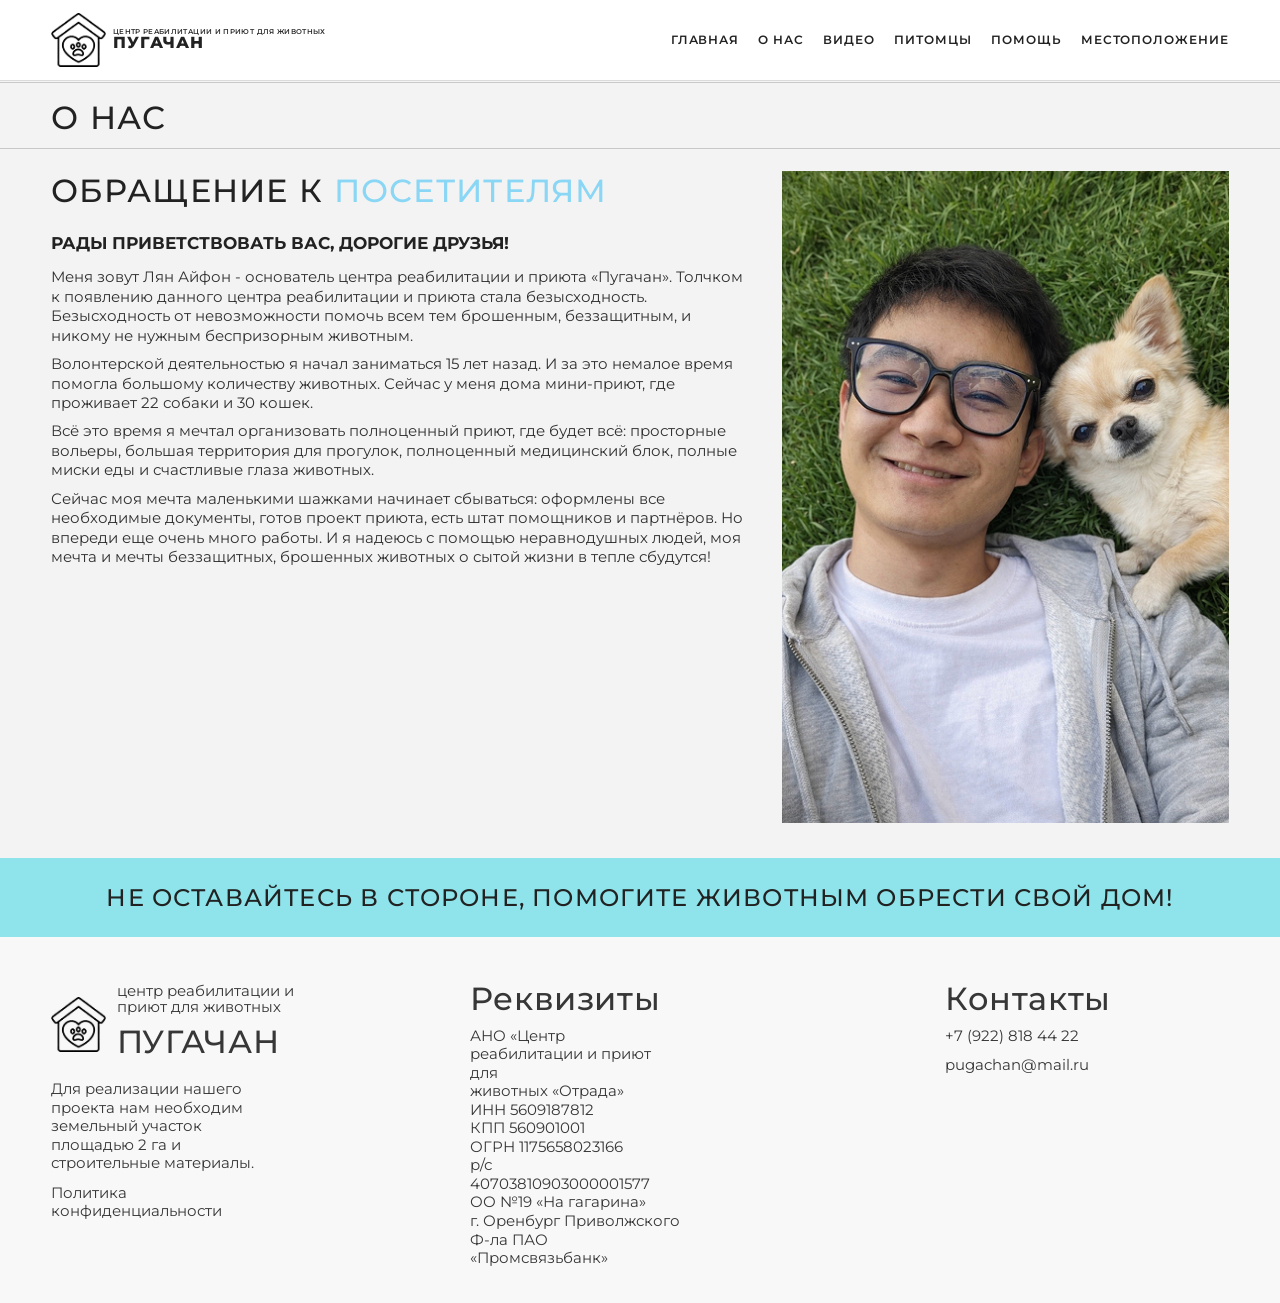
==== Аделина курсач/about.html @ 0d5b47f2 "Add files via upload" ====
<!doctype html>
<html lang="ru">
<head>
  <meta charset="UTF-8">
  <meta name="viewport" content="width=device-width, initial-scale=1.0">
  <title>О нас — Пугачан</title>
  <link rel="preconnect" href="https://fonts.googleapis.com">
  <link rel="preconnect" href="https://fonts.gstatic.com" crossorigin>
  <link href="https://fonts.googleapis.com/css2?family=Montserrat:wght@400;500;600;700;800&display=swap" rel="stylesheet">
  <link rel="stylesheet" href="./styles.css">
</head>
<body class="page-with-header">
  <header class="header header--static" id="header">
    <div class="container header__inner">
      <a href="./index.html#hero" class="logo">
        <img src="./img/logotip.png" alt="Логотип Пугачан">
        <span class="logo__text">
          <span>центр реабилитации и приют для животных</span>
          <span>ПУГАЧАН</span>
        </span>
      </a>
      <nav class="nav" aria-label="Основная навигация">
        <a href="./index.html#hero">ГЛАВНАЯ</a>
        <a href="./about.html">О НАС</a>
        <a href="./video.html">ВИДЕО</a>
        <a href="./pets.html">ПИТОМЦЫ</a>
        <a href="./help.html">ПОМОЩЬ</a>
        <a href="./location.html">МЕСТОПОЛОЖЕНИЕ</a>
      </nav>
    </div>
  </header>

  <main>
    <section class="about" id="about">
      <div class="about__title-bar">
        <div class="container">
          <h2>О НАС</h2>
        </div>
      </div>
      <div class="container about__content">
        <div class="about__text">
          <h3>ОБРАЩЕНИЕ К <span>ПОСЕТИТЕЛЯМ</span></h3>
          <h4>РАДЫ ПРИВЕТСТВОВАТЬ ВАС, ДОРОГИЕ ДРУЗЬЯ!</h4>
          <p>
            Меня зовут Лян Айфон - основатель центра реабилитации и приюта «Пугачан».
            Толчком к появлению данного центра реабилитации и приюта стала безысходность.
            Безысходность от невозможности помочь всем тем брошенным, беззащитным, и никому
            не нужным беспризорным животным.
          </p>
          <p>
            Волонтерской деятельностью я начал заниматься 15 лет назад. И за это немалое время
            помогла большому количеству животных. Сейчас у меня дома мини-приют, где проживает
            22 собаки и 30 кошек.
          </p>
          <p>
            Всё это время я мечтал организовать полноценный приют, где будет всё: просторные
            вольеры, большая территория для прогулок, полноценный медицинский блок, полные
            миски еды и счастливые глаза животных.
          </p>
          <p>
            Сейчас моя мечта маленькими шажками начинает сбываться: оформлены все необходимые
            документы, готов проект приюта, есть штат помощников и партнёров. Но впереди еще
            очень много работы. И я надеюсь с помощью неравнодушных людей, моя мечта и мечты
            беззащитных, брошенных животных о сытой жизни в тепле сбудутся!
          </p>
        </div>
        <div class="about__image">
          <img src="./img/foto_o_nas.png" alt="Основатель приюта с собакой">
        </div>
      </div>
    </section>

    <section class="about-cta" aria-label="Призыв к действию">
      <p>НЕ ОСТАВАЙТЕСЬ В СТОРОНЕ, ПОМОГИТЕ ЖИВОТНЫМ ОБРЕСТИ СВОЙ ДОМ!</p>
    </section>
  </main>

  <footer class="contacts" id="contacts">
    <div class="container contacts__grid">
      <div class="contacts__col contacts__col--brand">
        <div class="contacts__brand-wrap">
          <img src="./img/logotip.png" alt="Логотип Пугачан">
          <div>
            <p class="contacts__brand-sub">центр реабилитации и<br>приют для животных</p>
            <p class="contacts__brand">ПУГАЧАН</p>
          </div>
        </div>
        <p>
          Для реализации нашего<br>
          проекта нам необходим<br>
          земельный участок<br>
          площадью 2 га и<br>
          строительные материалы.
        </p>
        <p>Политика<br>конфиденциальности</p>
      </div>
      <div class="contacts__col">
        <p class="contacts__title">Реквизиты</p>
        <p>
          АНО «Центр<br>
          реабилитации и приют<br>
          для<br>
          животных «Отрада»<br>
          ИНН 5609187812<br>
          КПП 560901001<br>
          ОГРН 1175658023166<br>
          р/с<br>
          40703810903000001577<br>
          ОО №19 «На гагарина»<br>
          г. Оренбург Приволжского<br>
          Ф-ла ПАО<br>
          «Промсвязьбанк»
        </p>
      </div>
      <div class="contacts__col contacts__col--contact">
        <p class="contacts__title">Контакты</p>
        <p class="contacts__line">+7 (922) 818 44 22</p>
        <p class="contacts__line">pugachan@mail.ru</p>
      </div>
    </div>
  </footer>

  <script src="./script.js" defer></script>
</body>
</html>
---- Аделина курсач/styles.css ----
:root {
  --text: #222;
  --white: #fff;
  --accent: #41b9c2;
  --light-bg: #f8f8f8;
}

*,
*::before,
*::after {
  box-sizing: border-box;
}

body {
  margin: 0;
  font-family: "Montserrat", Arial, sans-serif;
  color: var(--text);
  background: #fff;
}

.page-with-header {
  padding-top: 5.1rem;
}

a {
  color: inherit;
  text-decoration: none;
}

h1, h2, h3, p {
  margin: 0;
}

.container {
  width: min(78rem, 92%);
  margin: 0 auto;
}

.header {
  position: fixed;
  inset: 0 0 auto 0;
  z-index: 20;
  padding: 0.8rem 0;
  color: #fff;
  transition: background-color 0.25s ease, color 0.25s ease;
}

.header.is-scrolled {
  background: rgba(255, 255, 255, 0.95);
  color: #222;
  box-shadow: 0 0.4rem 1rem rgba(0, 0, 0, 0.1);
}

.header.header--static {
  background: rgba(255, 255, 255, 0.96);
  color: #222;
  box-shadow: 0 0.08rem 0 rgba(0, 0, 0, 0.14);
}

.header__inner {
  display: flex;
  justify-content: space-between;
  align-items: center;
  gap: 1rem;
}

.logo {
  display: inline-flex;
  align-items: center;
  gap: 0.45rem;
}

.logo img {
  display: block;
  width: 3.4rem;
  height: auto;
}

.logo__text {
  display: flex;
  flex-direction: column;
  line-height: 1.05;
  color: inherit;
}

.logo__text span:first-child {
  font-size: 0.45rem;
  font-weight: 600;
  text-transform: uppercase;
  letter-spacing: 0.05em;
  opacity: 0.95;
}

.logo__text span:last-child {
  font-size: 1rem;
  font-weight: 800;
  letter-spacing: 0.08em;
}

.nav {
  display: flex;
  gap: 1.2rem;
  font-size: 0.73rem;
  font-weight: 600;
  letter-spacing: 0.08em;
}

.hero {
  position: relative;
  min-height: 46rem;
  overflow: hidden;
  display: flex;
  align-items: center;
}

.hero__media {
  position: absolute;
  inset: 0;
  background: url("./img/63e6f84660a90f866fd137dfab52ce5c.jpg") center / cover no-repeat;
  transform: scale(1.07);
  will-change: transform;
}

.hero__overlay {
  position: absolute;
  inset: 0;
  background: rgba(0, 0, 0, 0.25);
}

.hero__content {
  position: relative;
  z-index: 2;
  color: #fff;
  padding-top: 6rem;
}

.hero__content p {
  font-size: 0.95rem;
  margin-bottom: 0.5rem;
}

.hero__content h1 {
  font-size: clamp(1.35rem, 1.5vw + 0.8rem, 2rem);
  line-height: 1.13;
  max-width: 42rem;
  font-weight: 800;
  text-transform: uppercase;
}

.section {
  padding: 2.8rem 0;
}

.priorities {
  background: #f3f3f3;
  text-align: center;
  padding: 2.3rem 0 2.8rem;
}

.priorities h2 {
  font-size: clamp(2rem, 2vw + 1rem, 2.75rem);
  font-weight: 500;
  letter-spacing: 0.04em;
  margin-bottom: 2.8rem;
}

.priorities h2 span {
  color: var(--accent);
}

.priorities__grid {
  display: grid;
  grid-template-columns: repeat(3, minmax(0, 1fr));
  gap: 2.2rem;
}

.priority__icon {
  width: 5.75rem;
  height: 5.75rem;
  margin: 0 auto 1.15rem;
  display: grid;
  place-items: center;
}

.priority__icon img {
  width: 100%;
  height: 100%;
  object-fit: contain;
}

.priority h3 {
  font-size: 2rem;
  font-size: clamp(1.45rem, 1vw + 0.8rem, 2.1rem);
  font-weight: 500;
  letter-spacing: 0.03em;
  margin-bottom: 0.95rem;
  position: relative;
  padding-bottom: 0.95rem;
}

.priority h3::after {
  content: "";
  position: absolute;
  left: 50%;
  bottom: 0;
  width: 4.6rem;
  height: 0.09rem;
  background: #8f8f8f;
  transform: translateX(-50%);
}

.priority p {
  font-size: clamp(0.95rem, 0.35vw + 0.65rem, 1.15rem);
  color: #666;
  line-height: 1.35;
}

.help {
  min-height: 26rem;
  display: grid;
  grid-template-columns: 0.95fr 2.35fr;
}

.help__left {
  background: url("./img/pervaya_chast_golubogo.png") center / cover no-repeat;
  display: grid;
  place-items: center;
}

.help__right {
  position: relative;
  background: url("./img/fon_dlya_parallaxa_prioritetov.png") center / cover no-repeat;
}

.help__overlay {
  position: absolute;
  inset: 0;
  background: rgba(90, 102, 115, 0.58);
}

.help__grid {
  position: relative;
  z-index: 2;
  color: #fff;
  display: grid;
  grid-template-columns: repeat(2, minmax(0, 1fr));
  gap: 1.8rem 2.2rem;
  padding: 2.2rem 2.4rem;
}

.help__grid h3 {
  font-size: 1.95rem;
  font-size: clamp(1.15rem, 0.35vw + 0.85rem, 1.5rem);
  font-weight: 500;
  letter-spacing: 0.04em;
  margin-bottom: 0.35rem;
}

.help__grid p {
  font-size: 1.2rem;
  font-size: clamp(0.82rem, 0.2vw + 0.68rem, 0.96rem);
  line-height: 1.15;
  opacity: 0.93;
}

.help__logo {
  width: min(17rem, 78%);
}

.help__logo img {
  width: 100%;
  height: auto;
}

.help__grid article img {
  width: 1.75rem;
  height: 1.75rem;
  object-fit: contain;
  margin-bottom: 0.5rem;
  filter: brightness(0) invert(1);
}

.help__grid article {
  max-width: 18rem;
}

.partners {
  background: #f3f3f3;
}

.partners__layout {
  display: grid;
  grid-template-columns: 1.15fr 2fr;
  gap: 2.2rem;
  align-items: start;
}

.partners__intro h2 {
  font-size: clamp(2rem, 1.4vw + 1rem, 2.8rem);
  font-weight: 500;
  letter-spacing: 0.04em;
  margin-bottom: 0.75rem;
}

.partners__intro h2 span {
  color: #89d6f5;
}

.partners__intro p {
  color: #464646;
  font-size: clamp(1.1rem, 0.35vw + 0.8rem, 1.45rem);
  line-height: 1.15;
}

.partners__intro p:nth-child(2) {
  margin-bottom: 0.75rem;
  padding-bottom: 0.8rem;
  border-bottom: 0.09rem solid #8d8d8d;
  width: min(20rem, 100%);
}

.partners__logos {
  display: grid;
  grid-template-columns: repeat(3, minmax(0, 1fr));
  gap: 1.1rem;
}

.partner {
  min-height: 10rem;
  display: flex;
  flex-direction: column;
  align-items: center;
  justify-content: flex-start;
  text-align: center;
  padding: 0.5rem;
}

.partner img {
  max-width: 100%;
  max-height: 5.2rem;
  object-fit: contain;
}

.partner p {
  margin-top: 0.95rem;
  font-size: clamp(1.25rem, 0.3vw + 1rem, 1.7rem);
  letter-spacing: 0.04em;
}

.mission {
  position: relative;
  color: #fff;
  overflow: hidden;
  min-height: 32rem;
  display: flex;
  align-items: center;
  padding: 3.4rem 0;
}

.mission__bg {
  position: absolute;
  inset: -8%;
  background: linear-gradient(rgba(61, 169, 177, 0.83), rgba(61, 169, 177, 0.86)), url("./img/fon_dlya_parallaxa_sobaka.png") center / cover no-repeat;
  will-change: transform;
}

.mission__content {
  position: relative;
  z-index: 2;
  text-align: center;
  max-width: 55rem;
}

.mission__content h2 {
  font-size: 1.9rem;
  margin-bottom: 1rem;
}

.mission__content p {
  font-size: 0.98rem;
  line-height: 1.43;
}

.mission__content p + p {
  margin-top: 1rem;
}

.about {
  background: #f3f3f3;
  padding-bottom: 2.2rem;
}

.about__title-bar {
  border-top: 0.08rem solid #c8c8c8;
  border-bottom: 0.08rem solid #c8c8c8;
  padding: 0.95rem 0 0.7rem;
  margin-bottom: 1.4rem;
}

.about__title-bar h2 {
  font-size: clamp(2rem, 1vw + 1.2rem, 2.65rem);
  font-weight: 500;
  letter-spacing: 0.04em;
}

.about__content {
  display: grid;
  grid-template-columns: 1.55fr 1fr;
  gap: 2.4rem;
  align-items: start;
}

.about__text h3 {
  font-size: clamp(2rem, 1vw + 1.2rem, 2.7rem);
  font-weight: 500;
  letter-spacing: 0.04em;
  margin-bottom: 0.85rem;
}

.about__text h3 span {
  color: #89d6f5;
}

.about__text h4 {
  font-size: clamp(1.05rem, 0.2vw + 0.9rem, 1.25rem);
  font-weight: 700;
  margin-bottom: 0.9rem;
}

.about__text p {
  font-size: clamp(0.94rem, 0.14vw + 0.84rem, 1.06rem);
  line-height: 1.28;
  color: #313131;
}

.about__text p + p {
  margin-top: 0.55rem;
}

.about__image img {
  width: 100%;
  height: auto;
  display: block;
}

.about-cta {
  background: #8ee4ea;
  text-align: center;
  padding: 1.55rem 0;
}

.about-cta p {
  margin: 0;
  font-size: clamp(1.45rem, 0.6vw + 1rem, 2rem);
  letter-spacing: 0.05em;
  font-weight: 500;
}

.video-page {
  background: #f3f3f3;
  min-height: 45rem;
}

.video-page__title-bar {
  border-top: 0.08rem solid #c8c8c8;
  border-bottom: 0.08rem solid #c8c8c8;
  padding: 0.95rem 0 0.7rem;
}

.video-page__title-bar h1 {
  margin: 0;
  font-size: clamp(2rem, 1vw + 1.2rem, 2.65rem);
  font-weight: 500;
  letter-spacing: 0.04em;
}

.video-page__content {
  text-align: center;
  padding: 1.6rem 0 2.7rem;
}

.video-page__content h2 {
  font-size: clamp(2rem, 1vw + 1.2rem, 2.7rem);
  font-weight: 500;
  letter-spacing: 0.06em;
  margin-bottom: 1.6rem;
}

.video-page__content h2 span {
  color: #89d6f5;
}

.video-page__frame {
  width: min(27rem, 100%);
  margin: 0 auto;
}

.video-page__frame img,
.video-page__frame video {
  width: 100%;
  height: auto;
  display: block;
}

.pets-page {
  background: #f3f3f3;
}

.pets-page__title-bar {
  border-top: 0.08rem solid #c8c8c8;
  border-bottom: 0.08rem solid #c8c8c8;
  padding: 0.95rem 0 0.7rem;
}

.pets-page__title-bar h1 {
  margin: 0;
  font-size: clamp(2rem, 1vw + 1.2rem, 2.65rem);
  font-weight: 500;
  letter-spacing: 0.04em;
}

.pets-page__content {
  text-align: center;
  padding: 1rem 0 1.4rem;
}

.pets-page__content h2 {
  font-size: clamp(2rem, 1vw + 1.2rem, 2.7rem);
  font-weight: 500;
  letter-spacing: 0.04em;
  margin-bottom: 0.35rem;
}

.pets-page__content h2 span {
  color: #89d6f5;
}

.pets-page__filters {
  display: flex;
  justify-content: center;
  gap: 1rem;
  font-size: 1.7rem;
  font-size: clamp(1.1rem, 0.2vw + 0.95rem, 1.25rem);
  font-weight: 700;
  margin-bottom: 1.35rem;
}

.pets-page__grid {
  display: grid;
  grid-template-columns: repeat(3, minmax(0, 1fr));
  gap: 1.2rem 1.8rem;
}

.pet-item img {
  width: 100%;
  aspect-ratio: 1.58 / 1;
  object-fit: cover;
  display: block;
}

.pet-item h3 {
  margin-top: 0.15rem;
  font-size: 1.8rem;
  font-size: clamp(1.2rem, 0.2vw + 1rem, 1.35rem);
  font-weight: 500;
  letter-spacing: 0.03em;
}

.pet-item p {
  margin-top: -0.15rem;
  font-size: 1.35rem;
  font-size: clamp(0.95rem, 0.12vw + 0.85rem, 1.08rem);
  color: #7a7a7a;
  letter-spacing: 0.03em;
}

.help-page {
  background: #f3f3f3;
}

.help-page__title-bar {
  border-top: 0.08rem solid #c8c8c8;
  border-bottom: 0.08rem solid #c8c8c8;
  padding: 0.95rem 0 0.7rem;
}

.help-page__title-bar h1 {
  margin: 0;
  font-size: clamp(2rem, 1vw + 1.2rem, 2.65rem);
  font-weight: 500;
  letter-spacing: 0.04em;
}

.help-page__content {
  padding: 2rem 0 1.2rem;
}

.help-page__content > h2 {
  font-size: clamp(1.35rem, 0.7vw + 0.9rem, 2.1rem);
  font-weight: 500;
  letter-spacing: 0.03em;
  margin-bottom: 0.95rem;
}

.help-page__content > h2 span,
.help-page__care h3 span {
  color: #89d6f5;
}

.help-page__card-line {
  display: flex;
  align-items: center;
  gap: 0.4rem;
  margin: -0.3rem 0 1.4rem;
  font-size: clamp(0.86rem, 0.1vw + 0.8rem, 0.96rem);
  line-height: 1.2;
}

.help-page__small-icon {
  width: 1.4rem;
  height: 1.4rem;
  object-fit: contain;
  display: inline-block;
  flex-shrink: 0;
}

.help-page__boxes {
  list-style: square;
  margin: 0 0 1.6rem 1rem;
  padding: 0;
}

.help-page__boxes li {
  font-size: clamp(0.84rem, 0.1vw + 0.78rem, 0.94rem);
  line-height: 1.18;
}

.help-page__care {
  margin-top: 2.1rem;
}

.help-page__care h3 {
  font-size: clamp(1.35rem, 0.7vw + 0.9rem, 2rem);
  font-weight: 500;
  letter-spacing: 0.03em;
  margin-bottom: 0.75rem;
}

.help-page__care-grid {
  display: grid;
  grid-template-columns: 1.85fr 1fr;
  gap: 1.2rem;
  align-items: start;
}

.help-page__text p {
  font-size: clamp(0.88rem, 0.12vw + 0.82rem, 1rem);
  line-height: 1.2;
  margin-bottom: 0.45rem;
}

.help-page__text ol {
  margin: 0.35rem 0 0.7rem 1.1rem;
  padding: 0;
}

.help-page__text li {
  font-size: clamp(0.88rem, 0.12vw + 0.82rem, 1rem);
  line-height: 1.2;
  margin-bottom: 0.18rem;
}

.help-page__notice-title {
  font-weight: 700;
}

.location-page {
  background: #f3f3f3;
  min-height: 43rem;
}

.location-page__title-bar {
  border-top: 0.08rem solid #c8c8c8;
  border-bottom: 0.08rem solid #c8c8c8;
  padding: 0.95rem 0 0.7rem;
}

.location-page__title-bar h1 {
  margin: 0;
  font-size: clamp(2rem, 1vw + 1.2rem, 2.65rem);
  font-weight: 500;
  letter-spacing: 0.04em;
}

.location-page__content {
  text-align: center;
  padding: 1.55rem 0 2.6rem;
}

.location-page__content h2 {
  margin: 0 0 2.4rem;
  font-size: clamp(2rem, 1vw + 1.2rem, 2.7rem);
  font-weight: 500;
  letter-spacing: 0.05em;
}

.location-page__content h2 span {
  color: #89d6f5;
}

.location-page__map {
  width: min(74rem, 94%);
  height: 18.2rem;
  margin: 0 auto;
  background: #cdcdcf;
  display: grid;
  place-items: center;
}

.location-page__map p {
  margin: 0;
  font-size: clamp(1.8rem, 0.6vw + 1.35rem, 2.6rem);
  letter-spacing: 0.04em;
}

.help-page__care-image img {
  width: 100%;
  max-width: 15.5rem;
  display: block;
  margin-left: auto;
}

.donate-form {
  width: min(34rem, 100%);
  margin: 1.7rem auto 0;
  text-align: center;
}

.donate-form h4 {
  margin: 0 0 0.95rem;
  font-size: clamp(1.2rem, 0.4vw + 0.95rem, 1.5rem);
  font-weight: 500;
  letter-spacing: 0.05em;
  color: #9adfe4;
}

.donate-form input {
  width: 100%;
  border: 0.09rem solid #d4d4d4;
  background: #f7f7f7;
  height: 3rem;
  padding: 0 1.1rem;
  margin-bottom: 0.85rem;
  font-family: inherit;
  font-size: 1rem;
  color: #444;
}

.donate-form input::placeholder {
  color: #9adfe4;
  letter-spacing: 0.03em;
}

.contacts {
  background: var(--light-bg);
  padding: 2.9rem 0 2.2rem;
}

.contacts__grid {
  display: grid;
  grid-template-columns: 1.35fr 1.55fr 1fr;
  gap: 2.2rem;
  align-items: start;
}

.contacts p {
  font-size: 0.95rem;
  line-height: 1.22;
  color: #373737;
}

.contacts__col p + p {
  margin-top: 0.7rem;
}

.contacts__brand-wrap {
  display: flex;
  align-items: center;
  gap: 0.7rem;
  margin-bottom: 0.9rem;
}

.contacts__brand-wrap img {
  width: 3.4rem;
  height: auto;
}

.contacts__brand-sub {
  font-size: 0.95rem !important;
  line-height: 1.05 !important;
  margin-bottom: 0.2rem;
}

.contacts__brand,
.contacts__title {
  font-weight: 500;
  margin-bottom: 0.45rem;
  font-size: 2rem !important;
  line-height: 1 !important;
  letter-spacing: 0.02em;
}

.contacts__col--contact .contacts__line {
  padding-left: 0;
}

.reveal-up {
  opacity: 0;
  transform: translateY(1.5rem);
  transition: transform 0.6s ease, opacity 0.6s ease;
}

.reveal-up.is-visible {
  opacity: 1;
  transform: translateY(0);
}

@media (max-width: 62rem) {
  .nav {
    display: none;
  }

  .partners__layout {
    grid-template-columns: 1fr;
  }

  .priorities__grid,
  .partners__logos {
    grid-template-columns: 1fr;
  }

  .help {
    grid-template-columns: 1fr;
  }

  .help__grid,
  .contacts__grid {
    grid-template-columns: 1fr;
  }

  .pets-page__grid {
    grid-template-columns: 1fr;
  }

  .help-page__care-grid {
    grid-template-columns: 1fr;
  }

  .help-page__care-image img {
    margin: 0 auto;
  }

  .location-page__map {
    width: 100%;
    height: 15rem;
  }

  .about__content {
    grid-template-columns: 1fr;
  }

  .contacts__title,
  .contacts__brand {
    font-size: 1.45rem !important;
  }

  .partner {
    min-height: auto;
  }
}
/* ========== СЕКЦИЯ ОТЗЫВОВ ========== */
.reviews-section {
  background: #f3f3f3;
  padding: 2.5rem 0;
}

.reviews-section__header {
  text-align: center;
  margin-bottom: 2rem;
}

.reviews-section__header h2 {
  font-size: clamp(2rem, 1vw + 1.2rem, 2.7rem);
  font-weight: 500;
  letter-spacing: 0.04em;
  margin-bottom: 0.5rem;
}

.reviews-section__header h2 span {
  color: #89d6f5;
}

.reviews-section__header p {
  font-size: 1rem;
  color: #666;
}

/* Форма отзыва */
.review-form-container {
  background: #fff;
  border-radius: 1rem;
  padding: 1.8rem;
  margin-bottom: 2.5rem;
  box-shadow: 0 0.2rem 0.8rem rgba(0, 0, 0, 0.08);
}

.review-form-container h3 {
  font-size: 1.4rem;
  font-weight: 600;
  margin-bottom: 1.2rem;
  color: #222;
  border-left: 0.25rem solid #41b9c2;
  padding-left: 0.8rem;
}

.review-form {
  display: flex;
  flex-direction: column;
  gap: 1rem;
}

.form-row {
  display: grid;
  grid-template-columns: 1fr 1fr;
  gap: 1rem;
}

.form-group {
  display: flex;
  flex-direction: column;
  gap: 0.4rem;
}

.form-group.full-width {
  grid-column: span 2;
}

.form-group label {
  font-size: 0.85rem;
  font-weight: 600;
  color: #444;
}

.form-group input,
.form-group select,
.form-group textarea {
  padding: 0.7rem 1rem;
  border: 0.09rem solid #ddd;
  border-radius: 0.5rem;
  font-family: "Montserrat", Arial, sans-serif;
  font-size: 0.9rem;
  transition: border-color 0.2s;
}

.form-group input:focus,
.form-group select:focus,
.form-group textarea:focus {
  outline: none;
  border-color: #41b9c2;
}

.image-preview {
  margin-top: 0.8rem;
  display: none;
}

.image-preview img {
  max-width: 120px;
  max-height: 120px;
  border-radius: 0.5rem;
  object-fit: cover;
}

.review-submit-btn {
  background: #41b9c2;
  color: #fff;
  border: none;
  padding: 0.9rem 1.5rem;
  font-size: 0.9rem;
  font-weight: 700;
  letter-spacing: 0.08em;
  border-radius: 2rem;
  cursor: pointer;
  transition: background 0.2s, transform 0.1s;
  margin-top: 0.5rem;
}

.review-submit-btn:hover {
  background: #359ea6;
}

.review-submit-btn:active {
  transform: scale(0.98);
}

/* Заголовок и фильтры отзывов */
.reviews-header {
  display: flex;
  justify-content: space-between;
  align-items: center;
  flex-wrap: wrap;
  gap: 1rem;
  margin-bottom: 1.5rem;
}

.reviews-header h3 {
  font-size: 1.3rem;
  font-weight: 600;
}

.reviews-filters {
  display: flex;
  gap: 0.8rem;
}

.filter-btn {
  background: transparent;
  border: 0.09rem solid #41b9c2;
  padding: 0.4rem 1.2rem;
  border-radius: 2rem;
  font-size: 0.8rem;
  font-weight: 600;
  cursor: pointer;
  transition: all 0.2s;
  color: #41b9c2;
}

.filter-btn.active,
.filter-btn:hover {
  background: #41b9c2;
  color: #fff;
}

/* Сетка карточек отзывов */
.reviews-grid {
  display: grid;
  grid-template-columns: repeat(3, 1fr);
  gap: 1.5rem;
}

/* Карточка отзыва */
.review-card {
  background: #fff;
  border-radius: 0.8rem;
  overflow: hidden;
  box-shadow: 0 0.2rem 0.6rem rgba(0, 0, 0, 0.08);
  transition: transform 0.2s, box-shadow 0.2s;
  position: relative;
}

.review-card:hover {
  transform: translateY(-0.2rem);
  box-shadow: 0 0.5rem 1.2rem rgba(0, 0, 0, 0.12);
}

.review-card__image {
  width: 100%;
  height: 160px;
  object-fit: cover;
}

.review-card__no-image {
  width: 100%;
  height: 160px;
  background: linear-gradient(135deg, #e0e0e0, #f0f0f0);
  display: flex;
  align-items: center;
  justify-content: center;
  font-size: 2.5rem;
  color: #aaa;
}

.review-card__content {
  padding: 1rem 1.2rem 1.2rem;
}

.review-card__pet {
  display: inline-block;
  background: #e8f7f8;
  color: #41b9c2;
  font-size: 0.7rem;
  font-weight: 700;
  padding: 0.2rem 0.7rem;
  border-radius: 1rem;
  margin-bottom: 0.6rem;
}

.review-card__text {
  font-size: 0.9rem;
  line-height: 1.4;
  color: #333;
  margin-bottom: 0.8rem;
  display: -webkit-box;
  -webkit-line-clamp: 3;
  -webkit-box-orient: vertical;
  overflow: hidden;
}

.review-card__author {
  font-size: 0.75rem;
  color: #888;
  border-top: 0.05rem solid #eee;
  padding-top: 0.6rem;
  margin-top: 0.4rem;
}

.review-card__delete {
  position: absolute;
  top: 0.5rem;
  right: 0.5rem;
  background: rgba(0, 0, 0, 0.6);
  color: #fff;
  border: none;
  width: 1.8rem;
  height: 1.8rem;
  border-radius: 50%;
  font-size: 1.2rem;
  cursor: pointer;
  display: flex;
  align-items: center;
  justify-content: center;
  transition: background 0.2s;
  opacity: 0;
}

.review-card:hover .review-card__delete {
  opacity: 1;
}

.review-card__delete:hover {
  background: #e74c3c;
}

/* Адаптив */
@media (max-width: 62rem) {
  .reviews-grid {
    grid-template-columns: 1fr;
  }
  
  .form-row {
    grid-template-columns: 1fr;
  }
  
  .form-group.full-width {
    grid-column: span 1;
  }
  
  .reviews-header {
    flex-direction: column;
    align-items: flex-start;
  }
}

/* Анимация появления */
.review-card {
  opacity: 0;
  transform: translateY(20px);
  animation: fadeInUp 0.4s ease forwards;
}

@keyframes fadeInUp {
  to {
    opacity: 1;
    transform: translateY(0);
  }
}
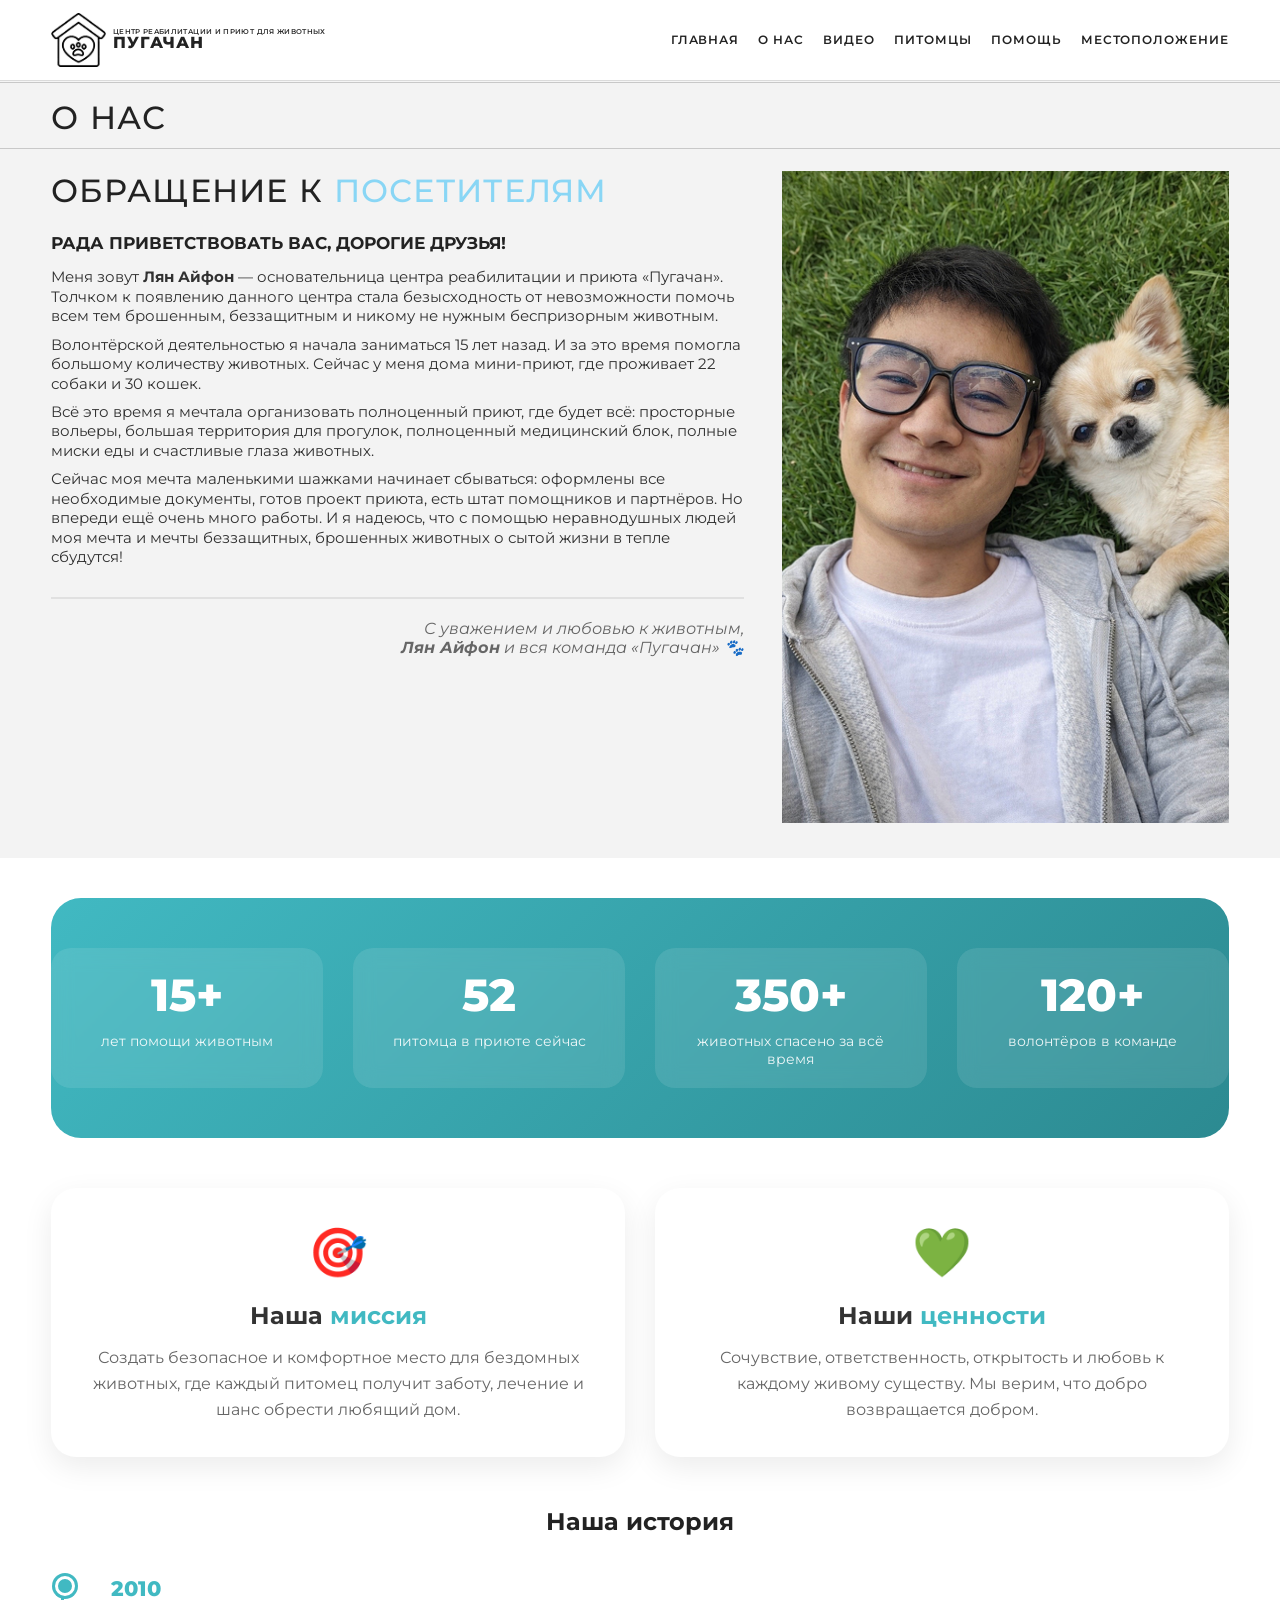
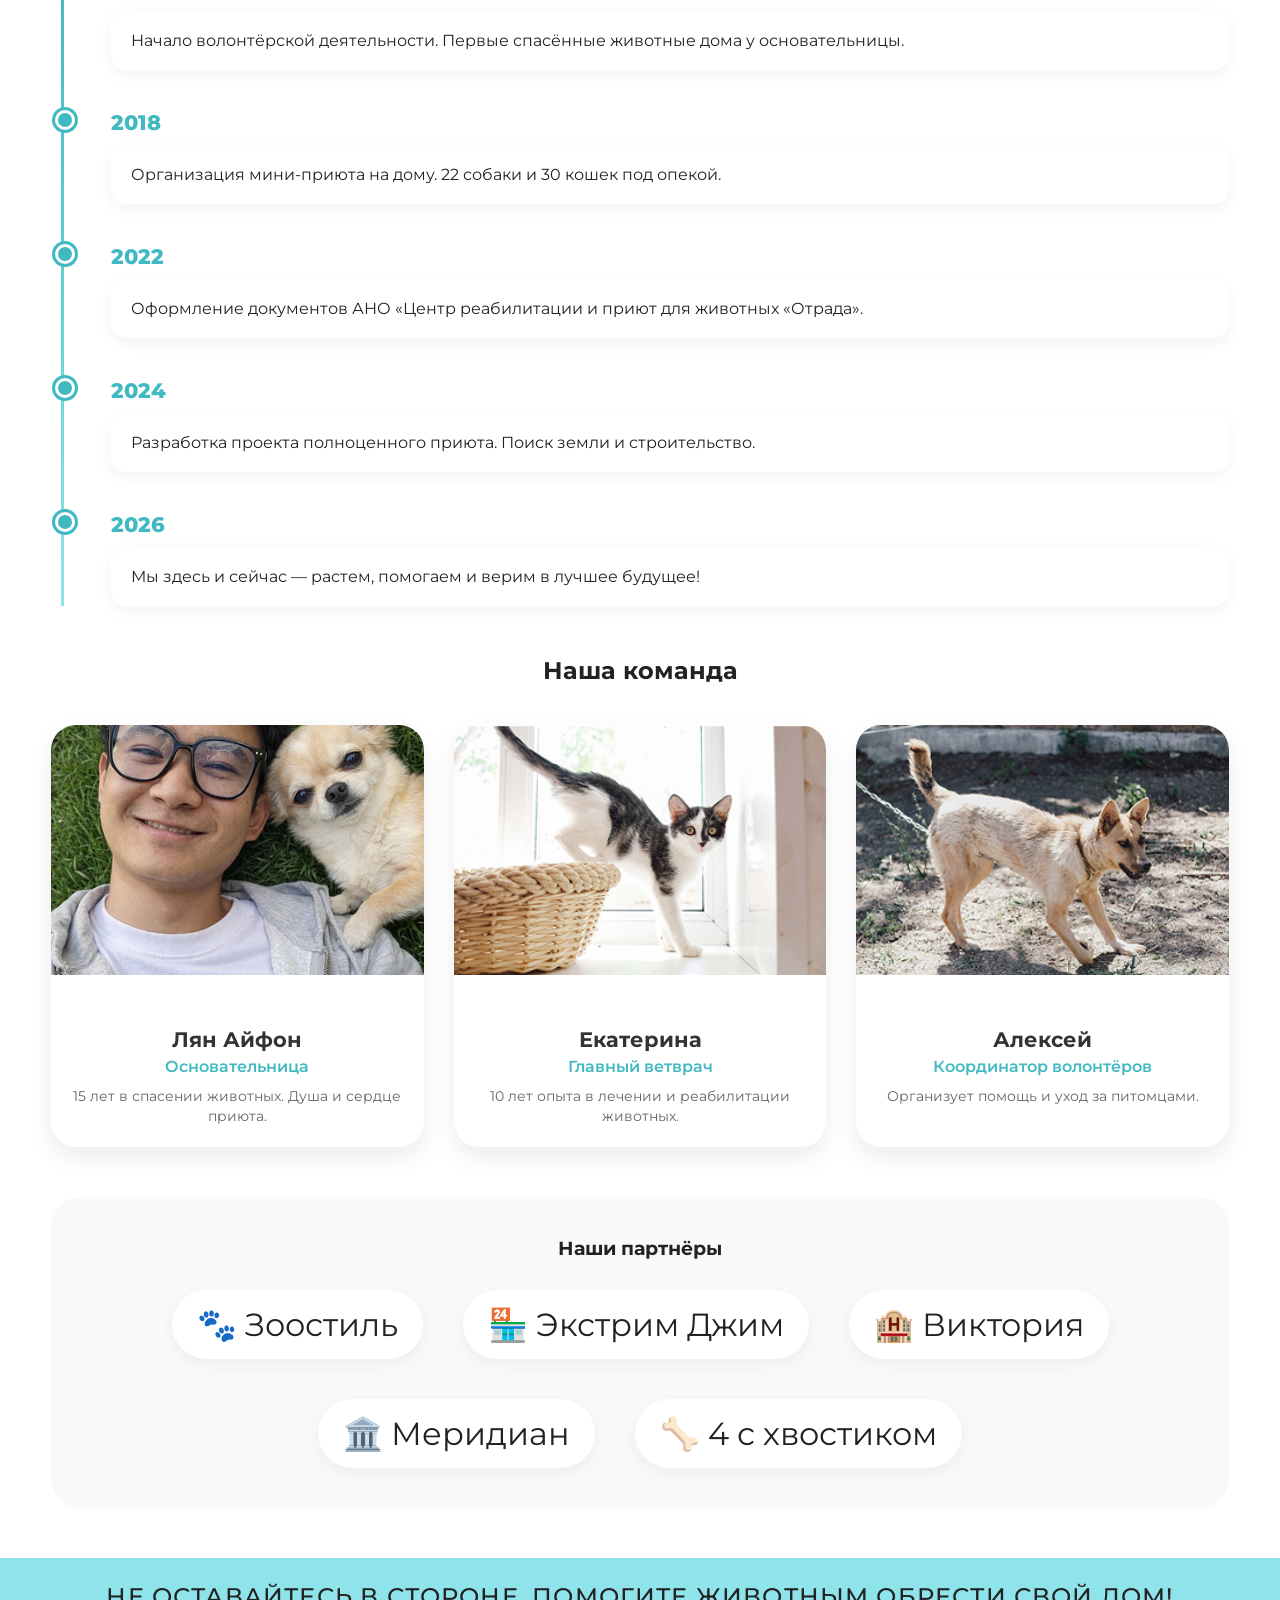
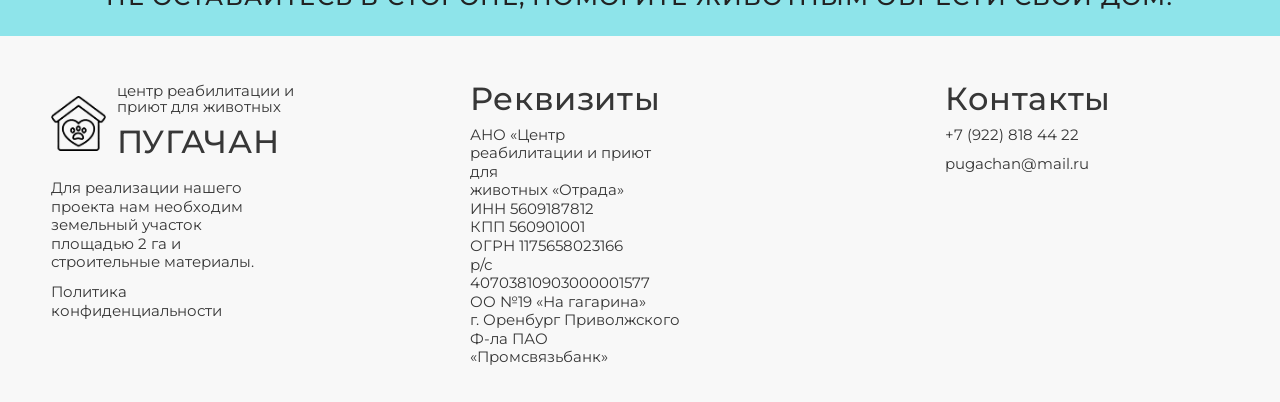
==== commit 0f2ef3e3: "Add files via upload" ====
--- a/Аделина курсач/about.html
+++ b/Аделина курсач/about.html
@@ -6,8 +6,256 @@
   <title>О нас — Пугачан</title>
   <link rel="preconnect" href="https://fonts.googleapis.com">
   <link rel="preconnect" href="https://fonts.gstatic.com" crossorigin>
-  <link href="https://fonts.googleapis.com/css2?family=Montserrat:wght@400;500;600;700;800&display=swap" rel="stylesheet">
+  <link href="https://fonts.googleapis.com/css2?family=Montserrat:wght@400;500;600;700;800;900&display=swap" rel="stylesheet">
   <link rel="stylesheet" href="./styles.css">
+  <style>
+   
+    .stats-section {
+      background: linear-gradient(135deg, #41b9c2, #2c8a91);
+      padding: 50px 0;
+      margin: 40px 0;
+      border-radius: 30px;
+      color: white;
+    }
+    
+    .stats-grid {
+      display: grid;
+      grid-template-columns: repeat(4, 1fr);
+      gap: 30px;
+      text-align: center;
+    }
+    
+    .stat-card {
+      padding: 20px;
+      background: rgba(255,255,255,0.1);
+      border-radius: 20px;
+      backdrop-filter: blur(10px);
+      transition: transform 0.3s;
+    }
+    
+    .stat-card:hover {
+      transform: translateY(-5px);
+      background: rgba(255,255,255,0.2);
+    }
+    
+    .stat-number {
+      font-size: 2.8rem;
+      font-weight: 800;
+      margin-bottom: 10px;
+    }
+    
+    .stat-label {
+      font-size: 0.9rem;
+      opacity: 0.9;
+    }
+    
+    /* Миссия и ценности */
+    .mission-vision {
+      display: grid;
+      grid-template-columns: 1fr 1fr;
+      gap: 30px;
+      margin: 50px 0;
+    }
+    
+    .mv-card {
+      background: white;
+      padding: 35px;
+      border-radius: 25px;
+      text-align: center;
+      box-shadow: 0 10px 30px rgba(0,0,0,0.08);
+      transition: all 0.3s;
+    }
+    
+    .mv-card:hover {
+      transform: translateY(-5px);
+      box-shadow: 0 20px 40px rgba(65,185,194,0.15);
+    }
+    
+    .mv-icon {
+      font-size: 48px;
+      margin-bottom: 20px;
+    }
+    
+    .mv-card h3 {
+      font-size: 1.5rem;
+      margin-bottom: 15px;
+      color: #333;
+    }
+    
+    .mv-card h3 span {
+      color: #41b9c2;
+    }
+    
+    .mv-card p {
+      color: #666;
+      line-height: 1.6;
+    }
+    
+    /* Команда */
+    .team-section {
+      margin: 50px 0;
+    }
+    
+    .team-section h2 {
+      text-align: center;
+      margin-bottom: 40px;
+    }
+    
+    .team-grid {
+      display: grid;
+      grid-template-columns: repeat(3, 1fr);
+      gap: 30px;
+    }
+    
+    .team-member {
+      background: white;
+      border-radius: 25px;
+      overflow: hidden;
+      text-align: center;
+      box-shadow: 0 10px 25px rgba(0,0,0,0.08);
+      transition: all 0.3s;
+    }
+    
+    .team-member:hover {
+      transform: translateY(-8px);
+      box-shadow: 0 20px 35px rgba(65,185,194,0.2);
+    }
+    
+    .team-photo {
+      width: 100%;
+      height: 250px;
+      object-fit: cover;
+    }
+    
+    .team-info {
+      padding: 20px;
+    }
+    
+    .team-info h4 {
+      font-size: 1.3rem;
+      margin-bottom: 5px;
+      color: #333;
+    }
+    
+    .team-role {
+      color: #41b9c2;
+      font-weight: 600;
+      margin-bottom: 10px;
+    }
+    
+    .team-desc {
+      color: #666;
+      font-size: 0.85rem;
+      line-height: 1.5;
+    }
+    
+    
+    .timeline-section {
+      margin: 50px 0;
+    }
+    
+    .timeline-section h2 {
+      text-align: center;
+      margin-bottom: 40px;
+    }
+    
+    .timeline {
+      position: relative;
+      padding-left: 30px;
+    }
+    
+    .timeline::before {
+      content: '';
+      position: absolute;
+      left: 10px;
+      top: 0;
+      bottom: 0;
+      width: 3px;
+      background: linear-gradient(180deg, #41b9c2, #8ee4ea);
+    }
+    
+    .timeline-item {
+      position: relative;
+      margin-bottom: 40px;
+      padding-left: 30px;
+    }
+    
+    .timeline-dot {
+      position: absolute;
+      left: -26px;
+      top: 0;
+      width: 20px;
+      height: 20px;
+      background: #41b9c2;
+      border-radius: 50%;
+      border: 3px solid white;
+      box-shadow: 0 0 0 3px #41b9c2;
+    }
+    
+    .timeline-year {
+      font-size: 1.3rem;
+      font-weight: 800;
+      color: #41b9c2;
+      margin-bottom: 10px;
+    }
+    
+    .timeline-text {
+      background: white;
+      padding: 20px;
+      border-radius: 15px;
+      box-shadow: 0 5px 15px rgba(0,0,0,0.05);
+    }
+    
+    /* Партнёры */
+    .partners-section {
+      background: #f8f9fa;
+      border-radius: 30px;
+      padding: 40px;
+      margin: 50px 0;
+      text-align: center;
+    }
+    
+    .partners-grid {
+      display: flex;
+      justify-content: center;
+      flex-wrap: wrap;
+      gap: 40px;
+      margin-top: 30px;
+    }
+    
+    .partner-logo {
+      font-size: 2rem;
+      padding: 15px 25px;
+      background: white;
+      border-radius: 50px;
+      box-shadow: 0 5px 15px rgba(0,0,0,0.05);
+      transition: all 0.3s;
+    }
+    
+    .partner-logo:hover {
+      transform: scale(1.05);
+      box-shadow: 0 10px 25px rgba(65,185,194,0.2);
+    }
+    
+    /* Подпись */
+    .signature {
+      text-align: right;
+      margin-top: 30px;
+      padding-top: 20px;
+      border-top: 2px solid #e0e0e0;
+      font-style: italic;
+      color: #666;
+    }
+    
+    @media (max-width: 62rem) {
+      .stats-grid, .mission-vision, .team-grid {
+        grid-template-columns: 1fr;
+      }
+      .signature {
+        text-align: center;
+      }
+    }
+  </style>
 </head>
 <body class="page-with-header">
   <header class="header header--static" id="header">
@@ -40,35 +288,144 @@
       <div class="container about__content">
         <div class="about__text">
           <h3>ОБРАЩЕНИЕ К <span>ПОСЕТИТЕЛЯМ</span></h3>
-          <h4>РАДЫ ПРИВЕТСТВОВАТЬ ВАС, ДОРОГИЕ ДРУЗЬЯ!</h4>
+          <h4>РАДА ПРИВЕТСТВОВАТЬ ВАС, ДОРОГИЕ ДРУЗЬЯ!</h4>
           <p>
-            Меня зовут Лян Айфон - основатель центра реабилитации и приюта «Пугачан».
-            Толчком к появлению данного центра реабилитации и приюта стала безысходность.
-            Безысходность от невозможности помочь всем тем брошенным, беззащитным, и никому
-            не нужным беспризорным животным.
+            Меня зовут <strong>Лян Айфон</strong> — основательница центра реабилитации и приюта «Пугачан».
+            Толчком к появлению данного центра стала безысходность от невозможности помочь всем тем брошенным, 
+            беззащитным и никому не нужным беспризорным животным.
           </p>
           <p>
-            Волонтерской деятельностью я начал заниматься 15 лет назад. И за это немалое время
-            помогла большому количеству животных. Сейчас у меня дома мини-приют, где проживает
-            22 собаки и 30 кошек.
+            Волонтёрской деятельностью я начала заниматься 15 лет назад. И за это время помогла большому количеству животных. 
+            Сейчас у меня дома мини-приют, где проживает 22 собаки и 30 кошек.
           </p>
           <p>
-            Всё это время я мечтал организовать полноценный приют, где будет всё: просторные
-            вольеры, большая территория для прогулок, полноценный медицинский блок, полные
-            миски еды и счастливые глаза животных.
+            Всё это время я мечтала организовать полноценный приют, где будет всё: просторные вольеры, большая территория 
+            для прогулок, полноценный медицинский блок, полные миски еды и счастливые глаза животных.
           </p>
           <p>
-            Сейчас моя мечта маленькими шажками начинает сбываться: оформлены все необходимые
-            документы, готов проект приюта, есть штат помощников и партнёров. Но впереди еще
-            очень много работы. И я надеюсь с помощью неравнодушных людей, моя мечта и мечты
-            беззащитных, брошенных животных о сытой жизни в тепле сбудутся!
+            Сейчас моя мечта маленькими шажками начинает сбываться: оформлены все необходимые документы, готов проект приюта, 
+            есть штат помощников и партнёров. Но впереди ещё очень много работы. И я надеюсь, что с помощью неравнодушных людей 
+            моя мечта и мечты беззащитных, брошенных животных о сытой жизни в тепле сбудутся!
           </p>
+          <div class="signature">
+            С уважением и любовью к животным,<br>
+            <strong>Лян Айфон</strong> и вся команда «Пугачан» 🐾
+          </div>
         </div>
         <div class="about__image">
-          <img src="./img/foto_o_nas.png" alt="Основатель приюта с собакой">
+          <img src="./img/foto_o_nas.png" alt="Основательница приюта с собакой">
         </div>
       </div>
     </section>
+
+    
+    <div class="container">
+      <div class="stats-section animate-on-scroll">
+        <div class="stats-grid">
+          <div class="stat-card"><div class="stat-number">15+</div><div class="stat-label">лет помощи животным</div></div>
+          <div class="stat-card"><div class="stat-number">52</div><div class="stat-label">питомца в приюте сейчас</div></div>
+          <div class="stat-card"><div class="stat-number">350+</div><div class="stat-label">животных спасено за всё время</div></div>
+          <div class="stat-card"><div class="stat-number">120+</div><div class="stat-label">волонтёров в команде</div></div>
+        </div>
+      </div>
+    </div>
+
+    
+    <div class="container">
+      <div class="mission-vision">
+        <div class="mv-card animate-on-scroll">
+          <div class="mv-icon">🎯</div>
+          <h3>Наша <span>миссия</span></h3>
+          <p>Создать безопасное и комфортное место для бездомных животных, где каждый питомец получит заботу, лечение и шанс обрести любящий дом.</p>
+        </div>
+        <div class="mv-card animate-on-scroll">
+          <div class="mv-icon">💚</div>
+          <h3>Наши <span>ценности</span></h3>
+          <p>Сочувствие, ответственность, открытость и любовь к каждому живому существу. Мы верим, что добро возвращается добром.</p>
+        </div>
+      </div>
+    </div>
+
+    
+    <div class="container">
+      <div class="timeline-section">
+        <h2>Наша <span>история</span></h2>
+        <div class="timeline">
+          <div class="timeline-item animate-on-scroll">
+            <div class="timeline-dot"></div>
+            <div class="timeline-year">2010</div>
+            <div class="timeline-text">Начало волонтёрской деятельности. Первые спасённые животные дома у основательницы.</div>
+          </div>
+          <div class="timeline-item animate-on-scroll">
+            <div class="timeline-dot"></div>
+            <div class="timeline-year">2018</div>
+            <div class="timeline-text">Организация мини-приюта на дому. 22 собаки и 30 кошек под опекой.</div>
+          </div>
+          <div class="timeline-item animate-on-scroll">
+            <div class="timeline-dot"></div>
+            <div class="timeline-year">2022</div>
+            <div class="timeline-text">Оформление документов АНО «Центр реабилитации и приют для животных «Отрада».</div>
+          </div>
+          <div class="timeline-item animate-on-scroll">
+            <div class="timeline-dot"></div>
+            <div class="timeline-year">2024</div>
+            <div class="timeline-text">Разработка проекта полноценного приюта. Поиск земли и строительство.</div>
+          </div>
+          <div class="timeline-item animate-on-scroll">
+            <div class="timeline-dot"></div>
+            <div class="timeline-year">2026</div>
+            <div class="timeline-text">Мы здесь и сейчас — растем, помогаем и верим в лучшее будущее! </div>
+          </div>
+        </div>
+      </div>
+    </div>
+
+    
+    <div class="container">
+      <div class="team-section">
+        <h2>Наша <span>команда</span></h2>
+        <div class="team-grid">
+          <div class="team-member animate-on-scroll">
+            <img class="team-photo" src="./img/foto_o_nas.png" alt="Лян Айфон">
+            <div class="team-info">
+              <h4>Лян Айфон</h4>
+              <div class="team-role">Основательница</div>
+              <div class="team-desc">15 лет в спасении животных. Душа и сердце приюта.</div>
+            </div>
+          </div>
+          <div class="team-member animate-on-scroll">
+            <img class="team-photo" src="./img/teya_koshki.png" alt="Екатерина">
+            <div class="team-info">
+              <h4>Екатерина</h4>
+              <div class="team-role">Главный ветврач</div>
+              <div class="team-desc">10 лет опыта в лечении и реабилитации животных.</div>
+            </div>
+          </div>
+          <div class="team-member animate-on-scroll">
+            <img class="team-photo" src="./img/bonya_sobaki.png" alt="Алексей">
+            <div class="team-info">
+              <h4>Алексей</h4>
+              <div class="team-role">Координатор волонтёров</div>
+              <div class="team-desc">Организует помощь и уход за питомцами.</div>
+            </div>
+          </div>
+        </div>
+      </div>
+    </div>
+
+    
+    <div class="container">
+      <div class="partners-section animate-on-scroll">
+        <h3> Наши партнёры</h3>
+        <div class="partners-grid">
+          <div class="partner-logo">🐾 Зоостиль</div>
+          <div class="partner-logo">🏪 Экстрим Джим</div>
+          <div class="partner-logo">🏨 Виктория</div>
+          <div class="partner-logo">🏛️ Меридиан</div>
+          <div class="partner-logo">🦴 4 с хвостиком</div>
+        </div>
+      </div>
+    </div>
 
     <section class="about-cta" aria-label="Призыв к действию">
       <p>НЕ ОСТАВАЙТЕСЬ В СТОРОНЕ, ПОМОГИТЕ ЖИВОТНЫМ ОБРЕСТИ СВОЙ ДОМ!</p>
@@ -122,4 +479,4 @@
 
   <script src="./script.js" defer></script>
 </body>
-</html>
+</html>
--- a/Аделина курсач/styles.css
+++ b/Аделина курсач/styles.css
@@ -1173,4 +1173,4 @@
     opacity: 1;
     transform: translateY(0);
   }
-}+}
